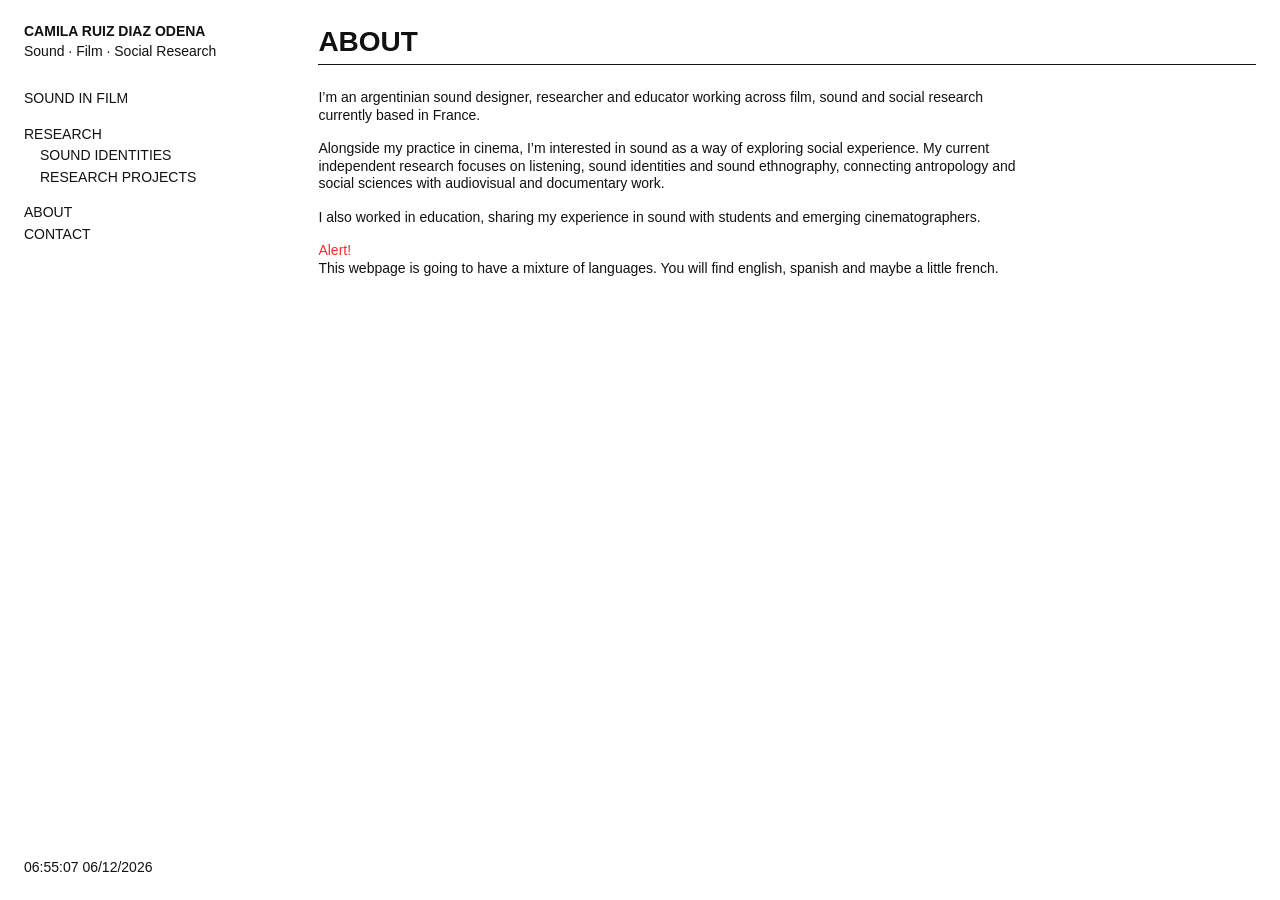
==== about.html @ dcca4795 "Add files via upload Initial website version" ====
<!doctype html><html lang="en"><head><meta charset="utf-8"><meta name="viewport" content="width=device-width,initial-scale=1"><title>About — Camila Ruiz Diaz Odena</title><link rel="stylesheet" href="styles.css"></head><body><nav class="nav"><div class="brand"><a href="index.html">CAMILA RUIZ DIAZ ODENA</a><div class="tagline">Sound · Film · Social Research</div></div><div class="menu"><a href="sound-in-film.html">SOUND IN FILM</a><a href="research.html" class="section">RESEARCH</a><a href="sound-identities.html" class="sub">SOUND IDENTITIES</a><a href="research-projects.html" class="sub">RESEARCH PROJECTS</a><a href="about.html" class="section">ABOUT</a><a href="contact.html">CONTACT</a></div><div class="clock" id="clock"></div></nav><main class="content"><h1 class="page-title">ABOUT</h1><hr class="rule"><div class="text"><p>I’m an argentinian sound designer, researcher and educator working across film, sound and social research currently based in France.</p><p>Alongside my practice in cinema, I’m interested in sound as a way of exploring social experience. My current independent research focuses on listening, sound identities and sound ethnography, connecting antropology and social sciences with audiovisual and documentary work.</p><p>I also worked in education, sharing my experience in sound with students and emerging cinematographers.</p><p><span style="color:rgba(255,0,0,.85)">Alert!</span><br>This webpage is going to have a mixture of languages. You will find english, spanish and maybe a little french.</p></div></main><script src="script.js"></script></body></html>
---- styles.css ----
:root{--pad:24px;--nav:23vw;--gap:28px;--text:#111;--line:#111}
*{box-sizing:border-box}
html{scroll-behavior:smooth}
body{margin:0;background:#fff;color:var(--text);font-family:Arial,Helvetica,sans-serif;font-size:14px;line-height:1.25;font-weight:400}
a{color:inherit;text-decoration:none}
a:hover{text-decoration:underline;text-underline-offset:3px}
.site{min-height:100vh}
.nav{position:fixed;left:0;top:0;width:var(--nav);height:100vh;padding:var(--pad);display:flex;flex-direction:column;z-index:10}
.brand{font-weight:700;line-height:1.05;margin-bottom:32px}
.brand a{display:block}
.tagline{font-weight:400;margin-top:5px}
.menu{display:flex;flex-direction:column;gap:4px}
.menu a,.menu .sub{display:block}
.menu .sub{padding-left:16px}
.menu .section{margin-top:14px}
.clock{margin-top:auto;font-variant-numeric:tabular-nums;line-height:1.2}
.content{margin-left:var(--nav);padding:var(--pad);max-width:1400px}
.page-title{font-weight:700;margin:0}
.rule{border:0;border-top:1px solid var(--line);margin:5px 0 24px}
.intro{max-width:720px;margin-bottom:45px}
.lead{font-size:18px;line-height:1.12;margin-bottom:14px}
.text{max-width:720px}
.text p{margin:0 0 16px}
.section-block{margin:0 0 52px}
.section-title{font-weight:700;margin-bottom:10px}
.project-list{display:flex;flex-direction:column;gap:38px;max-width:900px}
.project h2{font-size:16px;margin:0 0 7px;font-weight:700}
.project p{margin:0 0 9px;max-width:760px}
.project .meta{margin-top:10px}
.material{margin-top:12px}
.sound-grid{display:grid;grid-template-columns:repeat(4,minmax(0,1fr));gap:36px 18px}
.sound-item{min-width:0}
.sound-poster{display:block;width:100%;aspect-ratio:3/4;object-fit:cover;background:#f2f2f2}
.sound-item.wide .sound-poster{object-fit:contain}
.sound-caption{margin-top:9px;text-align:center;font-size:12px;line-height:1.15}
.sound-title{font-weight:700;margin-bottom:3px}
.sound-caption div{margin-bottom:2px}
.sound-item a.poster-link:hover .sound-poster{opacity:.82}
.audio-entry{max-width:700px;margin-top:30px}
audio{width:100%;height:38px}
.field-notes{margin-top:16px;font-size:12px;line-height:1.35}
.field-notes span{display:block}
.contact p{margin:0 0 8px}
.back{display:inline-block;margin-top:25px}
.mobile-menu{display:none}
@media(max-width:1000px){:root{--nav:28vw}.sound-grid{grid-template-columns:repeat(3,minmax(0,1fr))}}
@media(max-width:700px){:root{--nav:0px;--pad:16px}.nav{position:relative;width:100%;height:auto;padding:16px}.clock{display:none}.content{margin-left:0;padding:16px}.mobile-menu{display:block}.sound-grid{grid-template-columns:repeat(2,minmax(0,1fr));gap:28px 12px}.intro{margin-bottom:35px}}
@media(max-width:440px){.sound-grid{grid-template-columns:1fr}.sound-caption{text-align:left}}
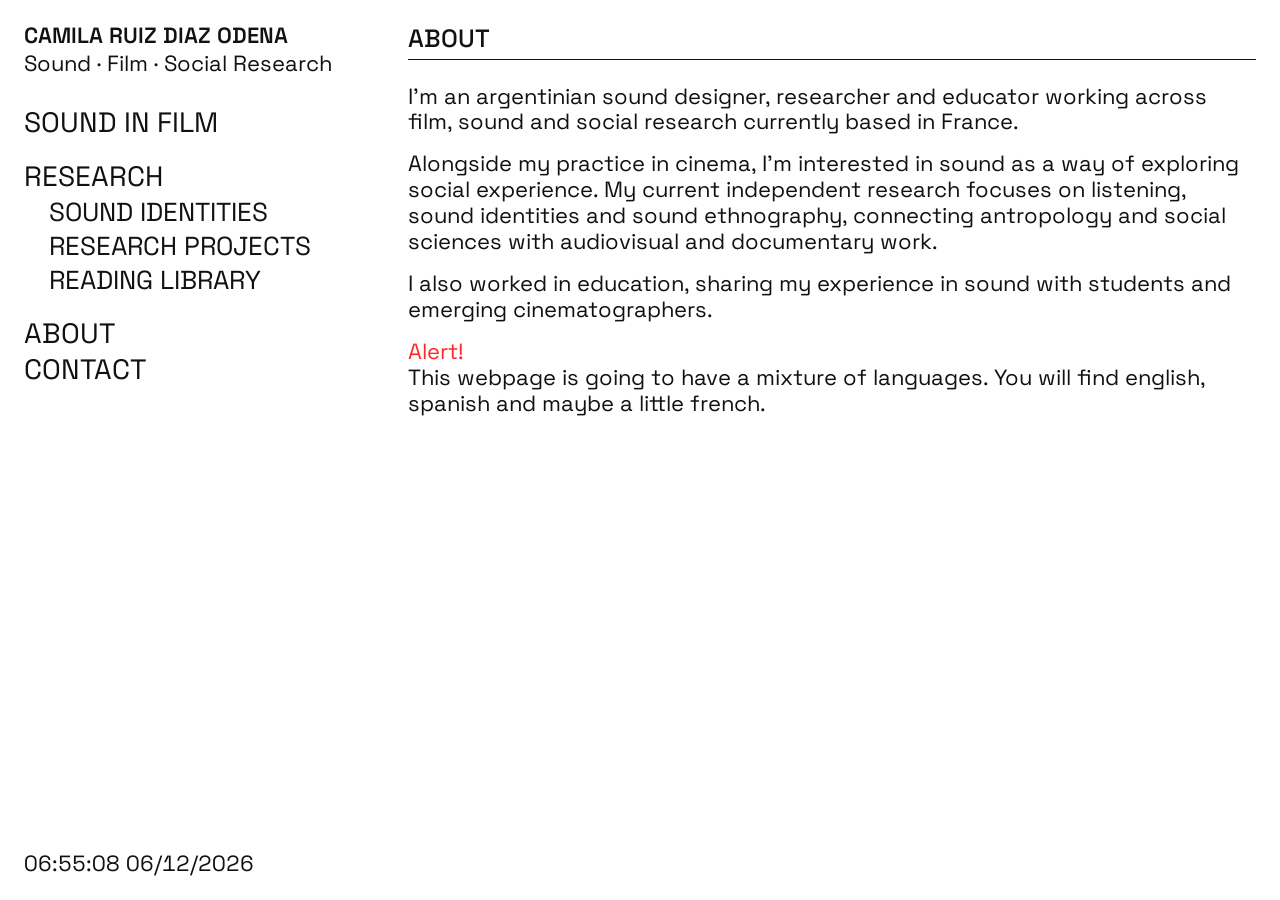
==== commit 7fe8a734: "Add Reading Library to site navigation" ====
--- a/about.html
+++ b/about.html
@@ -1 +1 @@
-<!doctype html><html lang="en"><head><meta charset="utf-8"><meta name="viewport" content="width=device-width,initial-scale=1"><title>About — Camila Ruiz Diaz Odena</title><link rel="stylesheet" href="styles.css"></head><body><nav class="nav"><div class="brand"><a href="index.html">CAMILA RUIZ DIAZ ODENA</a><div class="tagline">Sound · Film · Social Research</div></div><div class="menu"><a href="sound-in-film.html">SOUND IN FILM</a><a href="research.html" class="section">RESEARCH</a><a href="sound-identities.html" class="sub">SOUND IDENTITIES</a><a href="research-projects.html" class="sub">RESEARCH PROJECTS</a><a href="about.html" class="section">ABOUT</a><a href="contact.html">CONTACT</a></div><div class="clock" id="clock"></div></nav><main class="content"><h1 class="page-title">ABOUT</h1><hr class="rule"><div class="text"><p>I’m an argentinian sound designer, researcher and educator working across film, sound and social research currently based in France.</p><p>Alongside my practice in cinema, I’m interested in sound as a way of exploring social experience. My current independent research focuses on listening, sound identities and sound ethnography, connecting antropology and social sciences with audiovisual and documentary work.</p><p>I also worked in education, sharing my experience in sound with students and emerging cinematographers.</p><p><span style="color:rgba(255,0,0,.85)">Alert!</span><br>This webpage is going to have a mixture of languages. You will find english, spanish and maybe a little french.</p></div></main><script src="script.js"></script></body></html>
+<!doctype html><html lang="en"><head><meta charset="utf-8"><meta name="viewport" content="width=device-width,initial-scale=1"><title>About — Camila Ruiz Diaz Odena</title><link rel="stylesheet" href="styles.css"></head><body><nav class="nav"><div class="brand"><a href="index.html">CAMILA RUIZ DIAZ ODENA</a><div class="tagline">Sound · Film · Social Research</div></div><div class="menu"><a href="sound-in-film.html">SOUND IN FILM</a><a href="research.html" class="section">RESEARCH</a><a href="sound-identities.html" class="sub">SOUND IDENTITIES</a><a href="research-projects.html" class="sub">RESEARCH PROJECTS</a><a href="reading-library.html" class="sub">READING LIBRARY</a><a href="about.html" class="section">ABOUT</a><a href="contact.html">CONTACT</a></div><div class="clock" id="clock"></div></nav><main class="content"><h1 class="page-title">ABOUT</h1><hr class="rule"><div class="text"><p>I’m an argentinian sound designer, researcher and educator working across film, sound and social research currently based in France.</p><p>Alongside my practice in cinema, I’m interested in sound as a way of exploring social experience. My current independent research focuses on listening, sound identities and sound ethnography, connecting antropology and social sciences with audiovisual and documentary work.</p><p>I also worked in education, sharing my experience in sound with students and emerging cinematographers.</p><p><span style="color:rgba(255,0,0,.85)">Alert!</span><br>This webpage is going to have a mixture of languages. You will find english, spanish and maybe a little french.</p></div></main><script src="script.js"></script></body></html>
--- a/styles.css
+++ b/styles.css
@@ -1,44 +1,45 @@
-:root{--pad:24px;--nav:23vw;--gap:28px;--text:#111;--line:#111}
+@import url('https://fonts.googleapis.com/css2?family=Space+Grotesk:wght@300;400;500;600;700&display=swap');
+:root{--pad:24px;--nav:30vw;--gap:28px;--text:#111;--line:#111}
 *{box-sizing:border-box}
 html{scroll-behavior:smooth}
-body{margin:0;background:#fff;color:var(--text);font-family:Arial,Helvetica,sans-serif;font-size:14px;line-height:1.25;font-weight:400}
+body{margin:0;background:#fff;color:var(--text);font-family:'Space Grotesk',Arial,Helvetica,sans-serif;font-size:22px;line-height:1.18;font-weight:400}
 a{color:inherit;text-decoration:none}
 a:hover{text-decoration:underline;text-underline-offset:3px}
 .site{min-height:100vh}
 .nav{position:fixed;left:0;top:0;width:var(--nav);height:100vh;padding:var(--pad);display:flex;flex-direction:column;z-index:10}
-.brand{font-weight:700;line-height:1.05;margin-bottom:32px}
+.brand{font-weight:600;line-height:1.05;margin-bottom:32px}
 .brand a{display:block}
 .tagline{font-weight:400;margin-top:5px}
-.menu{display:flex;flex-direction:column;gap:4px}
+.menu{display:flex;flex-direction:column;gap:6px;font-size:28px;line-height:1.08}
 .menu a,.menu .sub{display:block}
-.menu .sub{padding-left:16px}
-.menu .section{margin-top:14px}
+.menu .sub{padding-left:25px;font-size:26px}
+.menu .section{margin-top:18px}
 .clock{margin-top:auto;font-variant-numeric:tabular-nums;line-height:1.2}
-.content{margin-left:var(--nav);padding:var(--pad);max-width:1400px}
-.page-title{font-weight:700;margin:0}
+.content{margin-left:var(--nav);padding:var(--pad);width:calc(100% - var(--nav));max-width:none}
+.page-title{font-size:25px;font-weight:500;margin:0}
 .rule{border:0;border-top:1px solid var(--line);margin:5px 0 24px}
-.intro{max-width:720px;margin-bottom:45px}
-.lead{font-size:18px;line-height:1.12;margin-bottom:14px}
-.text{max-width:720px}
+.intro{max-width:none;margin-bottom:45px}
+.lead{font-size:24px;line-height:1.15;margin-bottom:14px}
+.text{max-width:none}
 .text p{margin:0 0 16px}
 .section-block{margin:0 0 52px}
 .section-title{font-weight:700;margin-bottom:10px}
-.project-list{display:flex;flex-direction:column;gap:38px;max-width:900px}
-.project h2{font-size:16px;margin:0 0 7px;font-weight:700}
-.project p{margin:0 0 9px;max-width:760px}
+.project-list{display:flex;flex-direction:column;gap:38px;width:100%;max-width:none}
+.project{width:100%;max-width:none}.project h2{font-size:22px;margin:0 0 7px;font-weight:700}
+.project p{margin:0 0 9px;width:100%;max-width:none!important}
 .project .meta{margin-top:10px}
 .material{margin-top:12px}
 .sound-grid{display:grid;grid-template-columns:repeat(4,minmax(0,1fr));gap:36px 18px}
 .sound-item{min-width:0}
 .sound-poster{display:block;width:100%;aspect-ratio:3/4;object-fit:cover;background:#f2f2f2}
 .sound-item.wide .sound-poster{object-fit:contain}
-.sound-caption{margin-top:9px;text-align:center;font-size:12px;line-height:1.15}
+.sound-caption{margin-top:9px;text-align:center;font-size:14px;line-height:1.2}
 .sound-title{font-weight:700;margin-bottom:3px}
 .sound-caption div{margin-bottom:2px}
 .sound-item a.poster-link:hover .sound-poster{opacity:.82}
 .audio-entry{max-width:700px;margin-top:30px}
 audio{width:100%;height:38px}
-.field-notes{margin-top:16px;font-size:12px;line-height:1.35}
+.field-notes{margin-top:16px;font-size:14px;line-height:1.4}
 .field-notes span{display:block}
 .contact p{margin:0 0 8px}
 .back{display:inline-block;margin-top:25px}
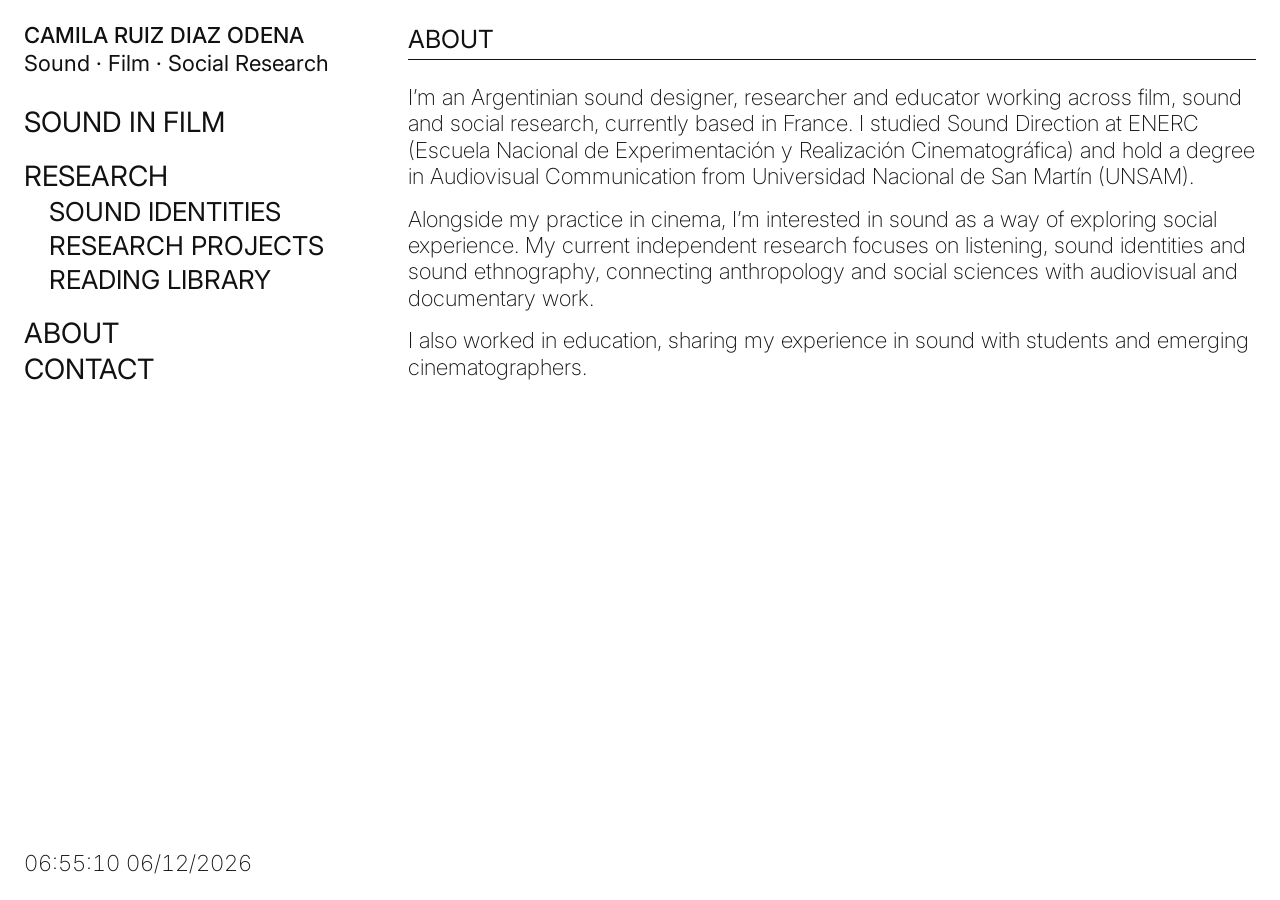
==== commit 05bd810e: "Update About bio and remove language alert" ====
--- a/about.html
+++ b/about.html
@@ -1 +1 @@
-<!doctype html><html lang="en"><head><meta charset="utf-8"><meta name="viewport" content="width=device-width,initial-scale=1"><title>About — Camila Ruiz Diaz Odena</title><link rel="stylesheet" href="styles.css"></head><body><nav class="nav"><div class="brand"><a href="index.html">CAMILA RUIZ DIAZ ODENA</a><div class="tagline">Sound · Film · Social Research</div></div><div class="menu"><a href="sound-in-film.html">SOUND IN FILM</a><a href="research.html" class="section">RESEARCH</a><a href="sound-identities.html" class="sub">SOUND IDENTITIES</a><a href="research-projects.html" class="sub">RESEARCH PROJECTS</a><a href="reading-library.html" class="sub">READING LIBRARY</a><a href="about.html" class="section">ABOUT</a><a href="contact.html">CONTACT</a></div><div class="clock" id="clock"></div></nav><main class="content"><h1 class="page-title">ABOUT</h1><hr class="rule"><div class="text"><p>I’m an argentinian sound designer, researcher and educator working across film, sound and social research currently based in France.</p><p>Alongside my practice in cinema, I’m interested in sound as a way of exploring social experience. My current independent research focuses on listening, sound identities and sound ethnography, connecting antropology and social sciences with audiovisual and documentary work.</p><p>I also worked in education, sharing my experience in sound with students and emerging cinematographers.</p><p><span style="color:rgba(255,0,0,.85)">Alert!</span><br>This webpage is going to have a mixture of languages. You will find english, spanish and maybe a little french.</p></div></main><script src="script.js"></script></body></html>
+<!doctype html><html lang="en"><head><meta charset="utf-8"><meta name="viewport" content="width=device-width,initial-scale=1"><title>About — Camila Ruiz Diaz Odena</title><link rel="stylesheet" href="styles.css"></head><body><nav class="nav"><div class="brand"><a href="index.html">CAMILA RUIZ DIAZ ODENA</a><div class="tagline">Sound · Film · Social Research</div></div><div class="menu"><a href="sound-in-film.html">SOUND IN FILM</a><a href="research.html" class="section">RESEARCH</a><a href="sound-identities.html" class="sub">SOUND IDENTITIES</a><a href="research-projects.html" class="sub">RESEARCH PROJECTS</a><a href="reading-library.html" class="sub">READING LIBRARY</a><a href="about.html" class="section">ABOUT</a><a href="contact.html">CONTACT</a></div><div class="clock" id="clock"></div></nav><main class="content"><h1 class="page-title">ABOUT</h1><hr class="rule"><div class="text"><p>I’m an Argentinian sound designer, researcher and educator working across film, sound and social research, currently based in France. I studied Sound Direction at ENERC (Escuela Nacional de Experimentación y Realización Cinematográfica) and hold a degree in Audiovisual Communication from Universidad Nacional de San Martín (UNSAM).</p><p>Alongside my practice in cinema, I’m interested in sound as a way of exploring social experience. My current independent research focuses on listening, sound identities and sound ethnography, connecting anthropology and social sciences with audiovisual and documentary work.</p><p>I also worked in education, sharing my experience in sound with students and emerging cinematographers.</p></div></main><script src="script.js"></script></body></html>
--- a/styles.css
+++ b/styles.css
@@ -1,46 +1,53 @@
-@import url('https://fonts.googleapis.com/css2?family=Space+Grotesk:wght@300;400;500;600;700&display=swap');
+@import url('https://fonts.googleapis.com/css2?family=Inter:wght@200;300;400;500;600&display=swap');
 :root{--pad:24px;--nav:30vw;--gap:28px;--text:#111;--line:#111}
 *{box-sizing:border-box}
 html{scroll-behavior:smooth}
-body{margin:0;background:#fff;color:var(--text);font-family:'Space Grotesk',Arial,Helvetica,sans-serif;font-size:22px;line-height:1.18;font-weight:400}
+body{margin:0;background:#fff;color:var(--text);font-family:'Inter',Arial,Helvetica,sans-serif;font-size:22px;line-height:1.2;font-weight:200}
 a{color:inherit;text-decoration:none}
 a:hover{text-decoration:underline;text-underline-offset:3px}
 .site{min-height:100vh}
 .nav{position:fixed;left:0;top:0;width:var(--nav);height:100vh;padding:var(--pad);display:flex;flex-direction:column;z-index:10}
-.brand{font-weight:600;line-height:1.05;margin-bottom:32px}
+.brand{font-weight:500;line-height:1.05;margin-bottom:32px}
 .brand a{display:block}
 .tagline{font-weight:400;margin-top:5px}
-.menu{display:flex;flex-direction:column;gap:6px;font-size:28px;line-height:1.08}
+.menu{display:flex;flex-direction:column;gap:6px;font-size:28px;line-height:1.08;font-weight:400}
 .menu a,.menu .sub{display:block}
-.menu .sub{padding-left:25px;font-size:26px}
+.menu .sub{padding-left:25px;font-size:26px;font-weight:400}
 .menu .section{margin-top:18px}
 .clock{margin-top:auto;font-variant-numeric:tabular-nums;line-height:1.2}
 .content{margin-left:var(--nav);padding:var(--pad);width:calc(100% - var(--nav));max-width:none}
-.page-title{font-size:25px;font-weight:500;margin:0}
+.page-title{font-size:25px;font-weight:400;margin:0}
 .rule{border:0;border-top:1px solid var(--line);margin:5px 0 24px}
 .intro{max-width:none;margin-bottom:45px}
 .lead{font-size:24px;line-height:1.15;margin-bottom:14px}
 .text{max-width:none}
 .text p{margin:0 0 16px}
 .section-block{margin:0 0 52px}
-.section-title{font-weight:700;margin-bottom:10px}
+.section-title{font-weight:400;margin-bottom:10px}
 .project-list{display:flex;flex-direction:column;gap:38px;width:100%;max-width:none}
-.project{width:100%;max-width:none}.project h2{font-size:22px;margin:0 0 7px;font-weight:700}
+.project{width:100%;max-width:none}.project h2{font-size:22px;margin:0 0 7px;font-weight:400}
 .project p{margin:0 0 9px;width:100%;max-width:none!important}
 .project .meta{margin-top:10px}
 .material{margin-top:12px}
+.sound-map-embed{width:88%;height:60vh;min-height:460px;margin:24px 0 28px;overflow:hidden}
+.sound-map-embed iframe{display:block;width:100%;height:100%;border:0}
 .sound-grid{display:grid;grid-template-columns:repeat(4,minmax(0,1fr));gap:36px 18px}
 .sound-item{min-width:0}
 .sound-poster{display:block;width:100%;aspect-ratio:3/4;object-fit:cover;background:#f2f2f2}
 .sound-item.wide .sound-poster{object-fit:contain}
 .sound-caption{margin-top:9px;text-align:center;font-size:14px;line-height:1.2}
-.sound-title{font-weight:700;margin-bottom:3px}
+.sound-title{font-weight:400;margin-bottom:3px}
 .sound-caption div{margin-bottom:2px}
 .sound-item a.poster-link:hover .sound-poster{opacity:.82}
 .audio-entry{max-width:700px;margin-top:30px}
 audio{width:100%;height:38px}
 .field-notes{margin-top:16px;font-size:14px;line-height:1.4}
 .field-notes span{display:block}
+.references{font-size:14px;line-height:1.35;margin-top:-20px;margin-bottom:70px}
+.references .section-title{font-size:16px;margin-bottom:10px}
+.references p{margin:0 0 8px}
+.research-reference{font-size:18px;line-height:1.35;margin-top:18px}
+.research-reference p{margin:0}
 .contact p{margin:0 0 8px}
 .back{display:inline-block;margin-top:25px}
 .mobile-menu{display:none}
